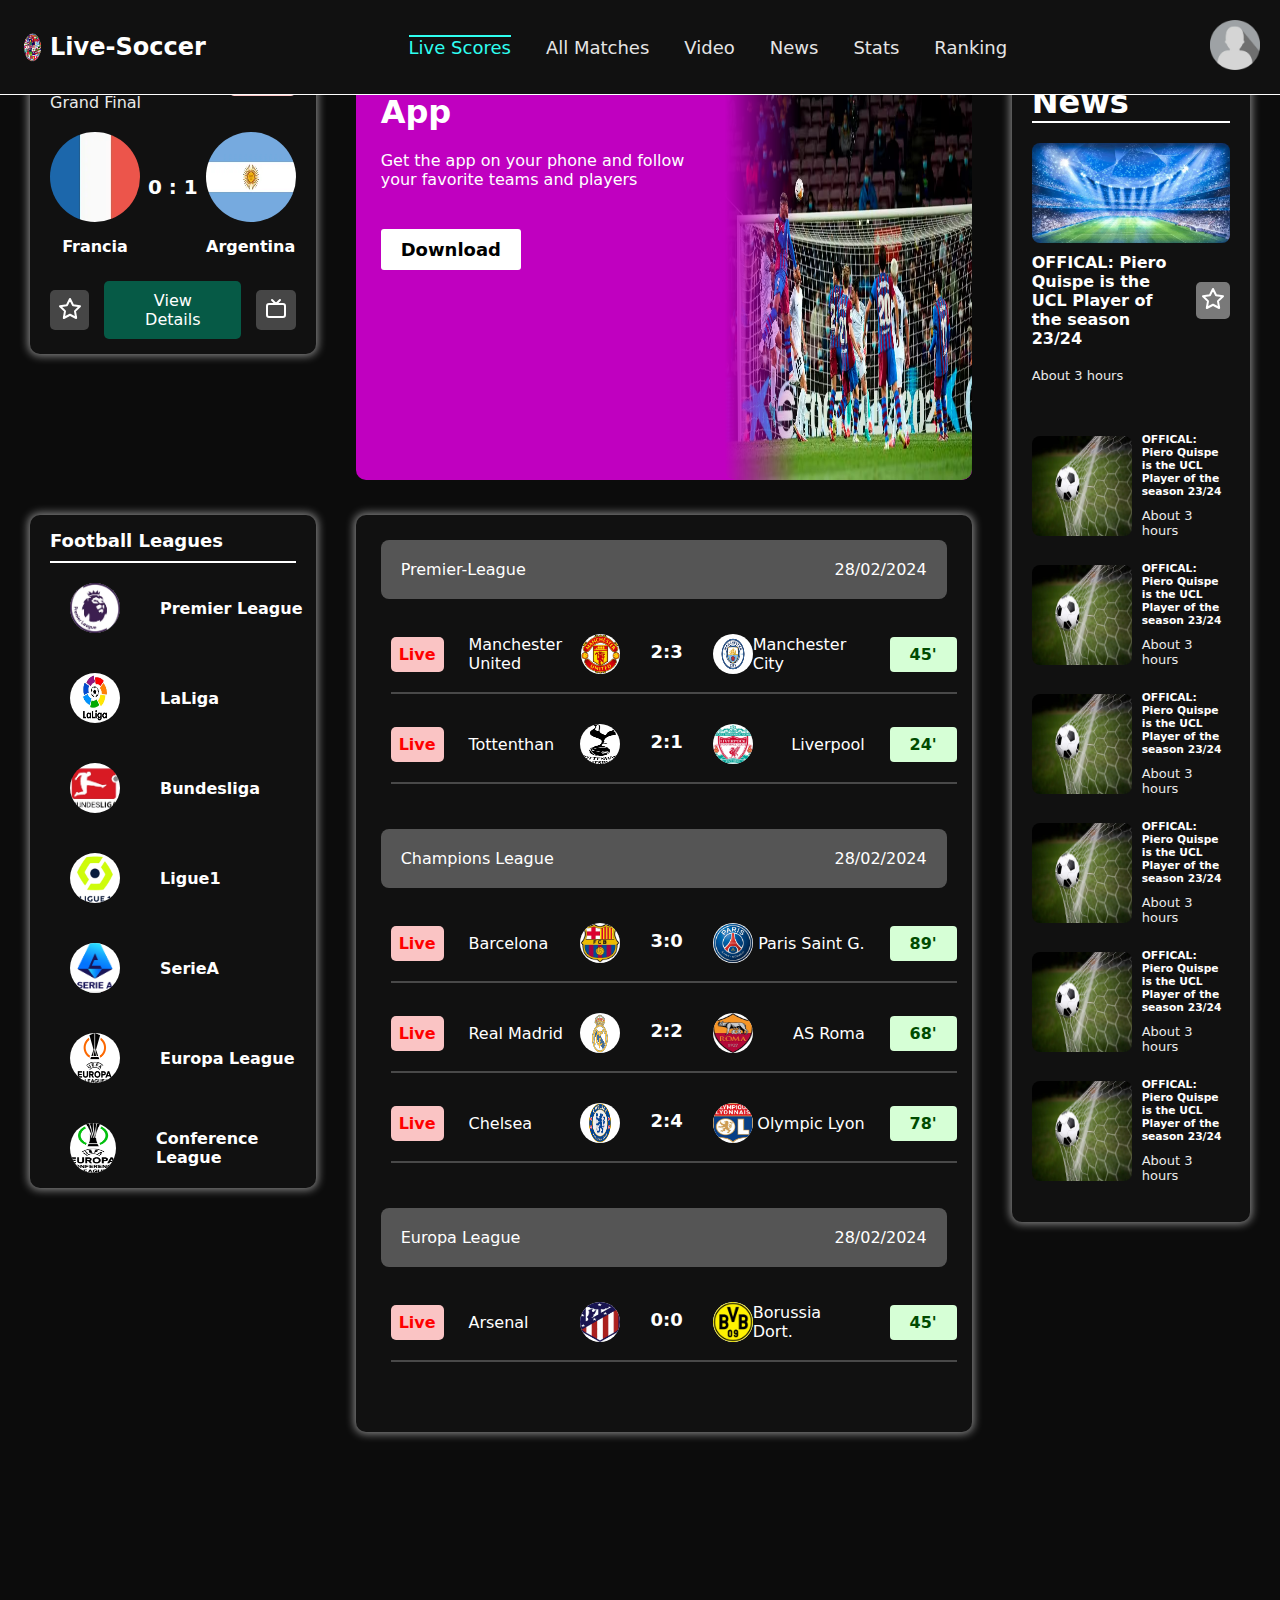
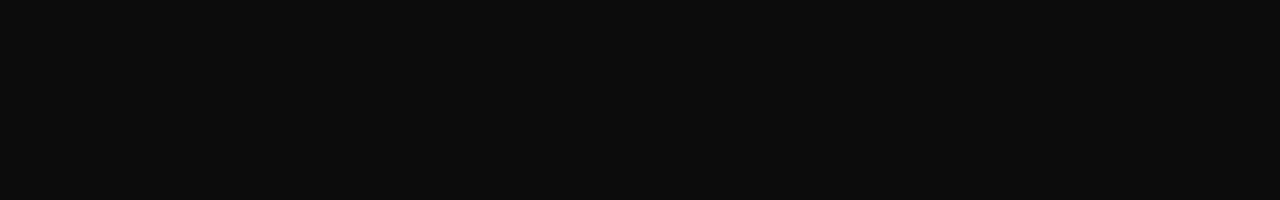
==== Dashboard-Football/index.html @ 840ecf97 "dashboard football" ====
<!DOCTYPE html>
<html lang="en">
  <head>
    <meta charset="UTF-8" />
    <meta name="viewport" content="width=device-width, initial-scale=1.0" />
    <link rel="stylesheet" href="style.css" />
    <title>Live-Soccer</title>
  </head>

  <body>
    <header class="header">
      <div class="logo">
        <img
          src="assets/img/logo.avif"
          alt="Mundo hecho con banderas de los paises"
        />
        <h2>Live-Soccer</h2>
      </div>
      <nav class="navbar">
        <ul>
          <li><a href="" class="active">Live Scores</a></li>
          <li><a href="">All Matches</a></li>
          <li><a href="">Video</a></li>
          <li><a href="">News</a></li>
          <li><a href="">Stats</a></li>
          <li><a href="">Ranking</a></li>
        </ul>
      </nav>
      <div class="user">
        <img
          src="assets/img/default.webp"
          alt="Imagen de un usario por defecto"
        />
      </div>
    </header>
    <main>
      <div class="live">
        <article>
          <header class="header-article">
            <div class="info-match">
              <h2>Qatar World Cup 2022</h2>
              <p>Grand Final</p>
            </div>
            <div class="playing">
              <span class="Live"> ●Live</span>
            </div>
          </header>
          <div class="match">
            <div class="team-1-main">
              <img
                src="assets/img/bandera-francia.webp"
                alt="Bandera de francia en forma circular"
              />
              <span class="country">Francia</span>
            </div>
            <div class="score">
              <span>0</span>
              <span>:</span>
              <span class="wining">1</span>
            </div>
            <div class="team-2-main">
              <img
                src="assets/img/bandera-argentina.webp"
                alt="Bandera de argentina en forma circular"
              />
              <span class="country">Argentina</span>
            </div>
          </div>
          <footer class="footer-article">
            <button class="mark">
              <svg
                width="24"
                height="24"
                viewBox="0 0 24 24"
                fill="none"
                stroke="currentColor"
                stroke-width="2"
                stroke-linecap="round"
                stroke-linejoin="round"
                class="icon icon-tabler icons-tabler-outline icon-tabler-star"
              >
                <path d="M0 0h24v24H0z" stroke="none" />
                <path
                  d="M12 17.75 5.83 21 7 14.12 2 9.26l6.9-1L11.99 2l3.09 6.25 6.9 1-5 4.87L18.16 21z"
                />
              </svg>
            </button>
            <button class="details">View Details</button>
            <button class="mark">
              <svg
                width="24"
                height="24"
                viewBox="0 0 24 24"
                fill="none"
                stroke="currentColor"
                stroke-width="2"
                stroke-linecap="round"
                stroke-linejoin="round"
                class="icon icon-tabler icons-tabler-outline icon-tabler-device-tv"
              >
                <path d="M0 0h24v24H0z" stroke="none" />
                <path
                  d="M3 9a2 2 0 0 1 2-2h14a2 2 0 0 1 2 2v9a2 2 0 0 1-2 2H5a2 2 0 0 1-2-2zM16 3l-4 4-4-4"
                />
              </svg>
            </button>
          </footer>
        </article>
      </div>
      <div class="ligas">
        <div class="title">
            <h1>Football Leagues</h1>
        </div>
        <div class="leagues">
          <div class="league">
            <img
              src="assets/img/logo-premier.webp"
              alt="Logo de la Premier League"
            />
            <p>Premier League</p>
          </div>
          <div class="league">
            <img
              src="assets/img/logo-laliga.webp"
              alt="Logo de la Bundesliga"
            />
            <p>LaLiga</p>
          </div>
          <div class="league">
            <img
              src="assets/img/logo-bundesliga.avif"
              alt="Logo de la Bundesliga"
            />
            <p>Bundesliga</p>
          </div>
          <div class="league">
            <img src="assets/img/logo-ligue1.webp" alt="Logo de la Ligue1" />
            <p>Ligue1</p>
          </div>
          <div class="league">
            <img src="assets/img/logo-seriea.webp" alt="Logo de la SerieA" />
            <p>SerieA</p>
          </div>
          <div class="league">
            <img
              src="assets/img/europaleague-logo.webp"
              alt="Logo de la Europa League"
            />
            <p>Europa League</p>
          </div>
          <div class="league">
            <img
              src="assets/img/conferenceleague-logo.webp"
              alt="Logo de la Conference League"
            />
            <p>Conference League</p>
          </div>
        </div>
      </div>
      <div class="download">
        <div class="download-info">
          <h1>Download the App</h1>
          <p>Get the app on your phone and follow your favorite teams and players</p>
          <button class="Download">Download</button>
        </div>
        <div class="img-download">
            <img src="assets/img/jugadores.avif" alt="Jugadores del Liverpool" />
        </div> 
      </div>
      <div class="partidos">
        <div class="partido-liga">
          <div class="info-liga">
            <p>Premier-League</p>
            <p>28/02/2024</p>
          </div>
          <div class="partido">
            <div class="partido-1">
              <div class="playing">
                <span class="Live">Live</span>
              </div>
              <div class="encuentro">
                <div class="team-1">
                  <span class="team">Manchester United</span>
                  <img
                    src="assets/img/ManchesterU-logo.webp"
                    alt="Logo del Manchester United"
                    class="logo-tema"
                  />
                </div>
                <div class="score">
                  <span>2</span>
                  <span>:</span>
                  <span>3</span>
                </div>
                <div class="team-2">
                    <img
                    src="assets/img/manchester-city-logo.webp"
                    alt="Logo del Manchester City"
                    class="logo-tema"
                  />
                  <span class="team">Manchester City</span>
                 
                </div>
              </div>
              <div class="time">
                <span class="time">45'</span>
              </div>
            </div>
            <div class="partido-2">
              <div class="playing">
                <span class="Live">Live</span>
              </div>
              <div class="encuentro">
                <div class="team-1">
                  <span class="team">Tottenthan</span>
                  <img
                    src="assets/img/tottenthan-logo.webp"
                    alt="Logo del Tottenthan"
                    class="logo-tema"
                  />
                </div>
                <div class="score">
                  <span>2</span>
                  <span>:</span>
                  <span>1</span>
                </div>
                <div class="team-2">
                    <img
                    src="assets/img/Liverpool_FC.webp"
                    alt="Logo del Liverpool"
                    class="logo-tema"
                  />
                  <span class="team">Liverpool</span>
                 
                </div>
              </div>
              <div class="time">
                <span class="time">24'</span>
              </div>
            </div>
          </div>
        </div>
        <div class="partido-liga">
          <div class="info-liga">
            <p>Champions League</p>
            <p>28/02/2024</p>
          </div>
          <div class="partido">
            <div class="partido-1">
              <div class="playing">
                <span class="Live">Live</span>
              </div>
              <div class="encuentro">
                <div class="team-1">
                  <span class="team">Barcelona</span>
                  <img
                    src="assets/img/barcelona-logo.webp"
                    alt="Logo del Barcelona"
                    class="logo-tema"
                  />
                </div>
                <div class="score">
                  <span>3</span>
                  <span>:</span>
                  <span>0</span>
                </div>
                <div class="team-2">
                    <img src="assets/img/psg-logo-png.webp" alt="Logo del PSG" 
                    class="logo-tema"/>
                  <span class="team">Paris Saint G.</span>

                </div>
              </div>
              <div class="time">
                <span class="time">89'</span>
              </div>
            </div>
            <div class="partido-2">
              <div class="playing">
                <span class="Live">Live</span>
              </div>
              <div class="encuentro">
                <div class="team-1">
                  <span class="team">Real Madrid</span>
                  <img
                    src="assets/img/Real-Madrid-Logo.webp"
                    alt="Logo del Real Madrid"  class="logo-tema"
                  />
                </div>
                <div class="score">
                  <span>2</span>
                  <span>:</span>
                  <span>2</span>
                </div>
                <div class="team-2">
                    <img src="assets/img/logo-roma.png" alt="Logo del As Roma"  class="logo-tema" />
                  <span class="team">AS Roma</span>
                 
                </div>
              </div>
              <div class="time">
                <span class="time">68'</span>
              </div>
            </div>
            <div class="partido-3">
              <div class="playing">
                <span class="Live">Live</span>
              </div>
              <div class="encuentro">
                <div class="team-1">
                  <span class="team">Chelsea</span>
                  <img
                    src="assets/img/Chelsea-Logo.webp"
                    alt="Logo del Chelsea"  class="logo-tema"
                  />
                </div>
                <div class="score">
                  <span>2</span>
                  <span>:</span>
                  <span>4</span>
                </div>
                <div class="team-2">
                    <img src="assets/img/Lyon-logo.webp" alt="Logo del Lyon"  class="logo-tema"/>
                  <span class="team">Olympic Lyon</span>
                  
                </div>
              </div>
              <div class="time">
                <span class="time">78'</span>
              </div>
            </div>
          </div>
        </div>
        <div class="partido-liga">
          <div class="info-liga">
            <p>Europa League</p>
            <p>28/02/2024</p>
          </div>
          <div class="partido">
            <div class="partido-1">
              <div class="playing">
                <span class="Live">Live</span>
              </div>
              <div class="encuentro">
                <div class="team-1">
                  <span class="team">Arsenal</span>
                  <img
                    src="assets/img/atleticomadrid-logo.avif"
                    alt="Logo del Atletico de Madrid"  class="logo-tema"
                  />
                </div>
                <div class="score">
                  <span>0</span>
                  <span>:</span>
                  <span>0</span>
                </div>
                <div class="team-2">
                    <img
                    src="assets/img/Borussia_Dortmund.avif"
                    alt="Logo del Borussia Dortmund"
                    class="logo-tema"
                  />
                  <span class="team">Borussia Dort.</span>
                 
                </div>
              </div>
              <div class="time">
                <span class="time">45'</span>
              </div>
            </div>
          </div>
        </div>
      </div>
      <div class="news">
        <div class="title">
            <h1>Recent News</h1>
        </div>
       
        <div class="content-news">
          <article class="article-new">
            <img src="assets/img/estadio.webp" alt="Imagen de un estadio" />
            <div class="info-new-article">
              <div class="info-new">
                <h3>
                  OFFICAL: Piero Quispe is the UCL Player of the season 23/24
                </h3>
                <button class="btn-new">
                    <svg
                      width="24"
                      height="24"
                      viewBox="0 0 24 24"
                      fill="none"
                      stroke="currentColor"
                      stroke-width="2"
                      stroke-linecap="round"
                      stroke-linejoin="round"
                      class="icon icon-tabler icons-tabler-outline icon-tabler-star"
                    >
                      <path d="M0 0h24v24H0z" stroke="none" />
                      <path
                        d="M12 17.75 5.83 21 7 14.12 2 9.26l6.9-1L11.99 2l3.09 6.25 6.9 1-5 4.87L18.16 21z"
                      />
                    </svg>
                  </button>
              </div>
              <p class="about">About 3 hours</p>

            </div>
          </article>
          <div class="other-new">
            <div class="new">
              <img
                src="assets/img/game.webp"
                alt="Imagen de un bolan dentro de la porteria"
              />
              <div class="new-content">
                <h6>
                  OFFICAL: Piero Quispe is the UCL Player of the season 23/24
                </h6>
                <p class="about">About 3 hours</p>
              </div>
            </div>
            <div class="new">
              <img
                src="assets/img/game.webp"
                alt="Imagen de un bolan dentro de la porteria"
              />
              <div class="new-content">
                <h6>
                  OFFICAL: Piero Quispe is the UCL Player of the season 23/24
                </h6>
                <p class="about">About 3 hours</p>
              </div>
            </div>
            <div class="new">
              <img
                src="assets/img/game.webp"
                alt="Imagen de un bolan dentro de la porteria"
              />
              <div class="new-content">
                <h6>
                  OFFICAL: Piero Quispe is the UCL Player of the season 23/24
                </h6>
                <p class="about">About 3 hours</p>
              </div>
            </div>
            <div class="new">
              <img
                src="assets/img/game.webp"
                alt="Imagen de un bolan dentro de la porteria"
              />
              <div class="new-content">
                <h6>
                  OFFICAL: Piero Quispe is the UCL Player of the season 23/24
                </h6>
                <p class="about">About 3 hours</p>
              </div>
            </div>
            <div class="new">
              <img
                src="assets/img/game.webp"
                alt="Imagen de un bolan dentro de la porteria"
              />
              <div class="new-content">
                <h6>
                  OFFICAL: Piero Quispe is the UCL Player of the season 23/24
                </h6>
                <p class="about">About 3 hours</p>
              </div>
            </div>
            <div class="new">
              <img
                src="assets/img/game.webp"
                alt="Imagen de un bolan dentro de la porteria"
              />
              <div class="new-content">
                <h6>
                  OFFICAL: Piero Quispe is the UCL Player of the season 23/24
                </h6>
                <p class="about">About 3 hours</p>
              </div>
            </div>
          </div>
        </div>
      </div>
    </main>
  </body>
</html>
---- Dashboard-Football/style.css ----
* {
  margin: 0;
  padding: 0;
  box-sizing: border-box;
  font-family: system-ui, -apple-system, BlinkMacSystemFont, "Segoe UI", Roboto,
    Oxygen, Ubuntu, Cantarell, "Open Sans", "Helvetica Neue", sans-serif;
}

body {
  background-color: #0c0c0c;
  color: #fff;
    overflow-x: hidden;
}

.header {
  background-color: #111111;
  display: flex;
  justify-content: space-between;
  position: fixed;
  top: 0;
  z-index: 1000;
  align-items: center;
  padding: 20px 20px;
  width: 100%;
  border-bottom: 1px solid #fff;
  animation: slide linear both;
  animation-timeline: scroll(root block);
}

.logo {
  display: flex;
  flex-direction: row;
  justify-content: center;
  align-items: center;
  gap: 5px;
}

.logo img {
  width: 25px;
  height: 30px;
}

ul {
  display: flex;
  flex-direction: row;
  gap: 35px;
}

li {
  list-style: none;
}

a {
  text-decoration: none;
  font-size: 18px;
  color: #e5e5e5;
}

.active {
  color: #2ffff0;
  border-top: 2px solid #2ffff0;
}

img {
  width: 100px;
  height: 100px;
}

.user img {
  width: 50px;
  height: 50px;
}

main {
  display: grid;
  width: 100%;
  height: 200vh;
  grid-template-columns: repeat(4fr, 1fr);
  grid-template-rows: repeat(8, 1fr);
  grid-column-gap: 40px;
  grid-row-gap: 35px;
  padding: 30px;
}

.live {
  background-color: #111111;
  padding: 15px 20px;
  box-shadow: 0 0 8px 2px rgba(255, 255, 255, 0.5);
  border-radius: 10px;
  width: 100%;
  height: max-content;
  grid-area: 1 / 1 / 2 / 2;
}

.live article {
  width: auto;
  height: max-content;
  display: flex;
  flex-direction: column;
  justify-content: center;
}

.header-article {
  display: flex;
  flex-direction: row;
  justify-content: space-between;
  align-items: center;
  gap: 50px;
}

.Live {
  background-color: rgb(250, 196, 196);
  padding: 8px;
  border-radius: 5px;
  color: red;
  font-weight: bold;
}

.info-match h2 {
  font-size: 18px;
}

.info-match p {
  margin-top: 6px;
  font-size: 16px;
  color: #e9e9e9;
}

.match {
  margin-top: 20px;
  display: flex;
  flex-direction: row;
  justify-content: space-between;
  align-items: center;
}

.team-1,
.team-2,
.team-1-main,
.team-2-main {
  display: flex;
  flex-direction: column;
  justify-content: center;
  align-items: center;
}

.team-1 img,
.team-2 img,
.team-2-main img,
.team-1-main img {
  width: 90px;
  height: 90px;
  border-radius: 50%;
}

.score {
  margin-top: -15px;
  font-size: 20px;
  font-weight: bold;
}

.country {
  margin-top: 15px;
  font-weight: bold;
}

.footer-article {
  margin-top: 25px;
  display: flex;
  align-items: center;
  justify-content: center;
  gap: 15px;
}

.mark {
  background-color: #464646;
  border: none;
  width: 40px;
  height: 40px;
  color: #ffffff;
  border-radius: 5px;
}

.details {
  background-color: rgb(6, 90, 70);
  border: none;
  border-radius: 5px;
  padding: 10px 20px;
  font-size: 16px;
  color: #fff;
}

/*div ligas*/
.ligas {
  background-color: #111111;
  padding: 15px 20px;
  box-shadow: 0 0 8px 2px rgba(255, 255, 255, 0.5);
  border-radius: 10px;
  width: 100%;
  height: max-content;
  grid-area: 2 / 1 / 8 / 2;
}

.title {
  width: 100%;
  display: flex;
  justify-content: space-between;
  align-items: center;
  margin-bottom: 20px;
  border-bottom: 2px solid #fff;
}

.ligas h1 {
  font-size: 18px;
  margin-bottom: 10px;
}

.leagues {
  display: flex;
  width: 100%;
  height: max-content;
  flex-direction: column;
  justify-content: center;
  align-items: flex-start;
  margin-left: 20px;
  gap: 40px;
}

.league {
  display: flex;
  flex-direction: row;
  justify-content: center;
  align-items: center;
  gap: 40px;
  font-weight: bold;
}

.league img {
  background-color: #fff;
  width: 50px;
  height: 50px;
  border-radius: 50%;
}

/*div download*/
.download {
  background-color: #c000c0;
  display: flex;
  flex-direction: row;
  justify-content: space-between;
  align-items: flex-start;
  border-radius: 10px;
  width: 100%;
  height: max-content;
  grid-area: 1 / 2 / 2 / 4;
}

.img-download {
  width: 40%;
  display: flex;
  justify-content: center;
  align-items: center;
}

.img-download img {
  width: 100%;
  height: 50vh;
  border-radius: 10px;
  mask-image: linear-gradient(to left, black 70%, transparent);
}

.download-info {
  padding: 25px;
  width: 60%;
  display: flex;
  flex-direction: column;
  justify-content: start;
  align-items: flex-start;
  gap: 20px;
}

.Download {
  font-size: 18px;
  font-weight: bold;
  background-color: #fff;
  border: none;
  border-radius: 3px;
  padding: 10px 20px;
  margin-top: 20px;
}

.Download h1 {
  font-weight: bold;
}

.partidos {
  background-color: #111111;
  padding: 15px 20px;
  box-shadow: 0 0 8px 2px rgba(255, 255, 255, 0.5);
  border-radius: 10px;
  grid-area: 2 / 2 / 8 / 4;
  padding: 25px;
    height: max-content;
    width: 100%;
}

.info-liga {
  background-color: #555555;
  border-radius: 8px;
  padding: 20px;
  display: flex;
  justify-content: space-between;
  align-items: center;
  width: 100%;
  height: max-content;
}

.partido {
  margin-top: 25px;
  margin-bottom: 25px;
  display: flex;
  flex-direction: column;
}

.partido-1,
.partido-2,
.partido-3 {
  display: flex;
  flex-direction: row;
  justify-content: space-between;
  align-items: center;
  margin: 10px;
  width: 100%;
  margin-bottom: 20px;
  border-bottom: 2px solid #494949;
  padding-bottom: 18px;
  height: max-content;
}

.encuentro {
  display: flex;
  flex-direction: row;
  justify-content: space-between;
  align-items: center;
  gap: 30px;
  margin-bottom: 10px;
  width: 70%;
  margin: 0 auto;
}

.team-1,
.team-2 {
  display: flex;
  flex-direction: row;
  justify-content: space-between;
  align-items: center;
  width: 100%;
}

.team {
  color: #fff;
  font-weight: 500;
}

.encuentro .score {
  margin-top: -5px;
  font-size: 18px;
  display: flex;
  flex-direction: row;
  justify-content: center;
  align-items: center;
  width: auto;
}

.logo-tema {
  width: 40px !important;
  height: 40px !important;
  border-radius: 50%;
  background-color: #fff;
}

.time {
  background-color: rgb(214, 255, 214);
  color: rgb(0, 75, 0);
  padding: 8px 10px;
  font-weight: bold;
  border-radius: 4px;
}

.news {
  background-color: #111111;
  padding: 15px 20px;
  box-shadow: 0 0 8px 2px rgba(255, 255, 255, 0.5);
  border-radius: 10px;
  width: 100%;
  grid-area: 1 / 4 / 8 / 5;
  height: max-content;
}

.article-new {
  margin-top: 20px;
  display: flex;
  flex-direction: column;
  justify-content: center;
  align-items: center;
  margin-bottom: 50px;
}

.article-new img {
  width: 100%;
  border-radius: 8px;
}

.info-new-article {
  display: flex;
  flex-direction: column;
  justify-content: center;
  align-items: flex-start;
  width: 100%;
  gap: 20px;
}

.info-new {
  display: flex;
  flex-direction: row;
  justify-content: space-between;
  align-items: center;
  width: 100%;
  margin-top: 10px;
  gap: 20px;
}

.info-new h3 {
  font-size: 16px;
}

.btn-new {
  background: #797979;
  border: none;
  color: #fff;
  padding: 5px;
  border-radius: 5px;
}

.new {
  display: flex;
  flex-direction: row;
  gap: 10px;
  justify-content: center;
  align-items: center;
  margin-bottom: 24px;
}

.new img {
  border-radius: 8px;
}

.new-content {
  display: flex;
  flex-direction: column;
  justify-content: center;
  align-items: flex-start;
  gap: 10px;
}

.about {
  font-size: 13px;
  color: #e9e9e9;
}


@keyframes slide{
    to{
        background-color: #111111c2;
        backdrop-filter: blur(5px);

    }
}
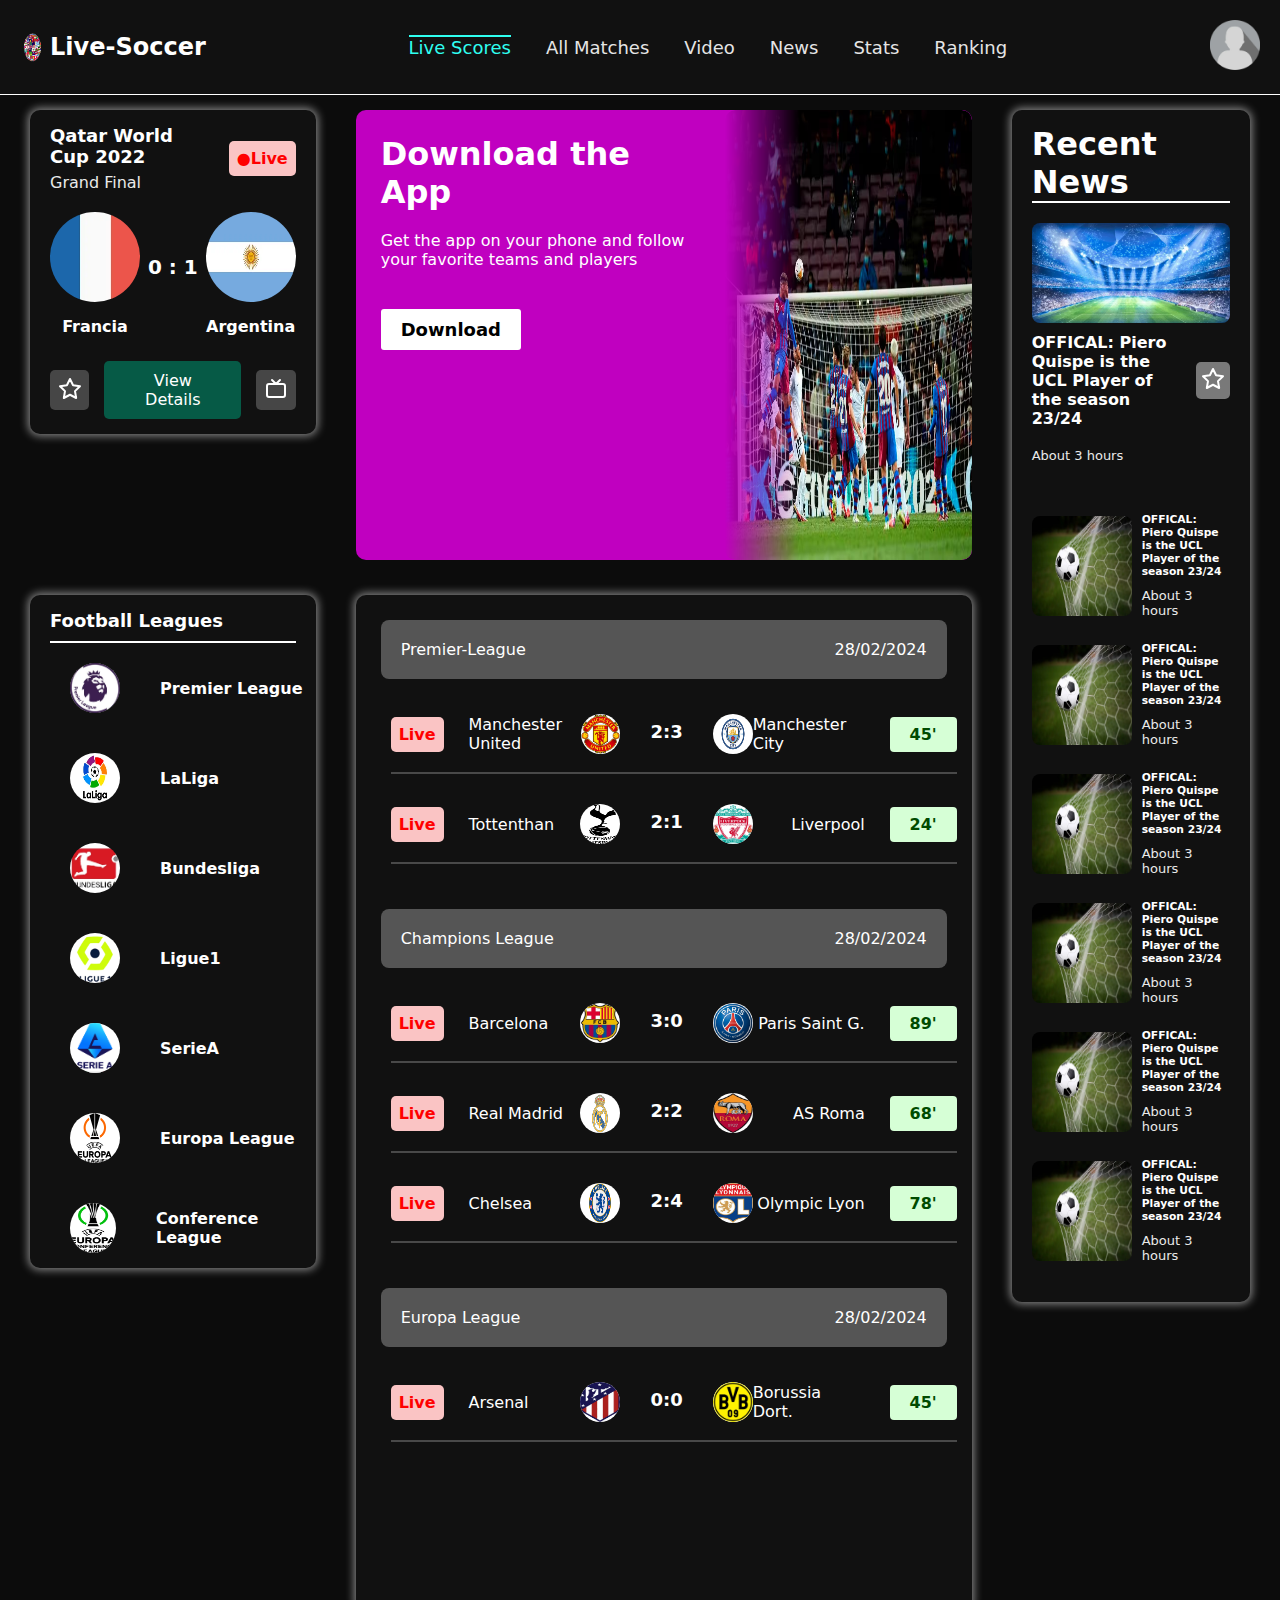
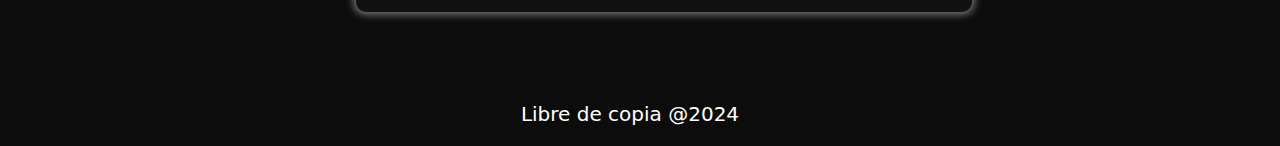
==== commit 05964460: "fixed" ====
--- a/Dashboard-Football/index.html
+++ b/Dashboard-Football/index.html
@@ -483,6 +483,10 @@
           </div>
         </div>
       </div>
+      <footer class="footer">
+        <p>Libre de copia @2024 </p>
+    </footer>
     </main>
+    
   </body>
 </html>
--- a/Dashboard-Football/style.css
+++ b/Dashboard-Football/style.css
@@ -9,7 +9,8 @@
 body {
   background-color: #0c0c0c;
   color: #fff;
-    overflow-x: hidden;
+  overflow-x: hidden;
+
 }
 
 .header {
@@ -18,6 +19,7 @@
   justify-content: space-between;
   position: fixed;
   top: 0;
+  left: 0;
   z-index: 1000;
   align-items: center;
   padding: 20px 20px;
@@ -72,9 +74,12 @@
 }
 
 main {
+  position: relative;
+  top: 80px;
   display: grid;
   width: 100%;
-  height: 200vh;
+  height: 100vh;
+  margin: auto;
   grid-template-columns: repeat(4fr, 1fr);
   grid-template-rows: repeat(8, 1fr);
   grid-column-gap: 40px;
@@ -300,8 +305,8 @@
   border-radius: 10px;
   grid-area: 2 / 2 / 8 / 4;
   padding: 25px;
-    height: max-content;
-    width: 100%;
+  
+  width: 100%;
 }
 
 .info-liga {
@@ -468,11 +473,24 @@
   color: #e9e9e9;
 }
 
-
-@keyframes slide{
-    to{
-        background-color: #111111c2;
-        backdrop-filter: blur(5px);
-
-    }
-}+/*pon el footer abajo del main sin fixed ni nada que este abajo*/
+.footer {
+    background-color: #0c0c0c;
+    display: flex;
+    justify-content: center;
+    align-items: center;
+    padding: 20px;
+    font-size: 20px;
+    width: 100%;
+    padding-left: 0;
+    grid-area: 9 / 1 / 10 / 5;
+   
+}
+
+@keyframes slide {
+  to {
+    background-color: #111111c2;
+    backdrop-filter: blur(5px);
+  }
+}
+
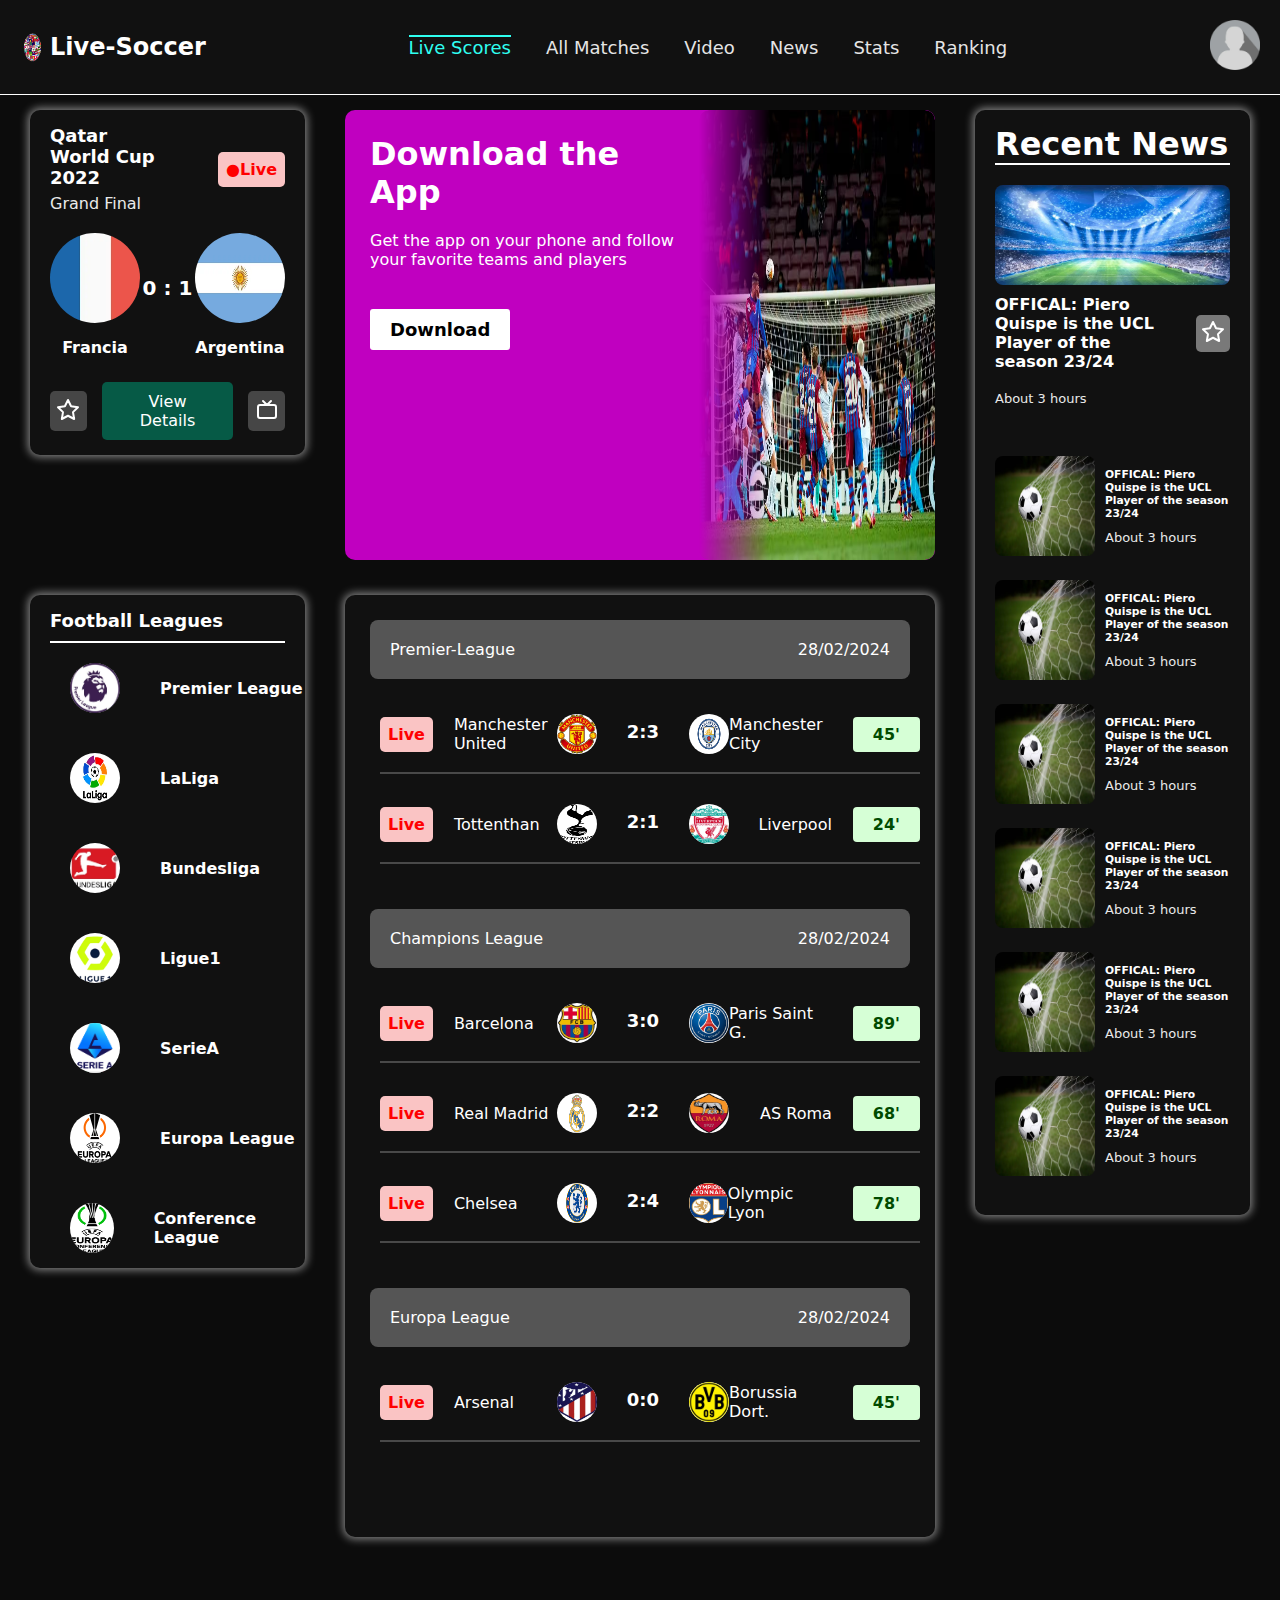
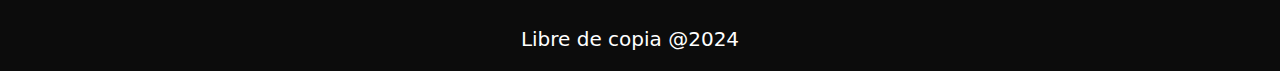
==== commit a3352b99: "responsive" ====
--- a/Dashboard-Football/index.html
+++ b/Dashboard-Football/index.html
@@ -17,7 +17,7 @@
         <h2>Live-Soccer</h2>
       </div>
       <nav class="navbar">
-        <ul>
+        <ul id="menu">
           <li><a href="" class="active">Live Scores</a></li>
           <li><a href="">All Matches</a></li>
           <li><a href="">Video</a></li>
@@ -31,6 +31,9 @@
           src="assets/img/default.webp"
           alt="Imagen de un usario por defecto"
         />
+      </div>
+      <div class="menubtn" id="menubtn">
+        <svg  xmlns="http://www.w3.org/2000/svg"  width="24"  height="24"  viewBox="0 0 24 24"  fill="none"  stroke="currentColor"  stroke-width="2"  stroke-linecap="round"  stroke-linejoin="round"  class="icon icon-tabler icons-tabler-outline icon-tabler-menu-2"><path stroke="none" d="M0 0h24v24H0z" fill="none"/><path d="M4 6l16 0" /><path d="M4 12l16 0" /><path d="M4 18l16 0" /></svg>
       </div>
     </header>
     <main>
@@ -109,7 +112,7 @@
       </div>
       <div class="ligas">
         <div class="title">
-            <h1>Football Leagues</h1>
+          <h1>Football Leagues</h1>
         </div>
         <div class="leagues">
           <div class="league">
@@ -160,12 +163,14 @@
       <div class="download">
         <div class="download-info">
           <h1>Download the App</h1>
-          <p>Get the app on your phone and follow your favorite teams and players</p>
+          <p>
+            Get the app on your phone and follow your favorite teams and players
+          </p>
           <button class="Download">Download</button>
         </div>
         <div class="img-download">
-            <img src="assets/img/jugadores.avif" alt="Jugadores del Liverpool" />
-        </div> 
+          <img src="assets/img/jugadores.avif" alt="Jugadores del Liverpool" />
+        </div>
       </div>
       <div class="partidos">
         <div class="partido-liga">
@@ -193,13 +198,12 @@
                   <span>3</span>
                 </div>
                 <div class="team-2">
-                    <img
+                  <img
                     src="assets/img/manchester-city-logo.webp"
                     alt="Logo del Manchester City"
                     class="logo-tema"
                   />
                   <span class="team">Manchester City</span>
-                 
                 </div>
               </div>
               <div class="time">
@@ -225,13 +229,12 @@
                   <span>1</span>
                 </div>
                 <div class="team-2">
-                    <img
+                  <img
                     src="assets/img/Liverpool_FC.webp"
                     alt="Logo del Liverpool"
                     class="logo-tema"
                   />
                   <span class="team">Liverpool</span>
-                 
                 </div>
               </div>
               <div class="time">
@@ -265,10 +268,12 @@
                   <span>0</span>
                 </div>
                 <div class="team-2">
-                    <img src="assets/img/psg-logo-png.webp" alt="Logo del PSG" 
-                    class="logo-tema"/>
+                  <img
+                    src="assets/img/psg-logo-png.webp"
+                    alt="Logo del PSG"
+                    class="logo-tema"
+                  />
                   <span class="team">Paris Saint G.</span>
-
                 </div>
               </div>
               <div class="time">
@@ -284,7 +289,8 @@
                   <span class="team">Real Madrid</span>
                   <img
                     src="assets/img/Real-Madrid-Logo.webp"
-                    alt="Logo del Real Madrid"  class="logo-tema"
+                    alt="Logo del Real Madrid"
+                    class="logo-tema"
                   />
                 </div>
                 <div class="score">
@@ -293,9 +299,12 @@
                   <span>2</span>
                 </div>
                 <div class="team-2">
-                    <img src="assets/img/logo-roma.png" alt="Logo del As Roma"  class="logo-tema" />
+                  <img
+                    src="assets/img/logo-roma.png"
+                    alt="Logo del As Roma"
+                    class="logo-tema"
+                  />
                   <span class="team">AS Roma</span>
-                 
                 </div>
               </div>
               <div class="time">
@@ -311,7 +320,8 @@
                   <span class="team">Chelsea</span>
                   <img
                     src="assets/img/Chelsea-Logo.webp"
-                    alt="Logo del Chelsea"  class="logo-tema"
+                    alt="Logo del Chelsea"
+                    class="logo-tema"
                   />
                 </div>
                 <div class="score">
@@ -320,9 +330,12 @@
                   <span>4</span>
                 </div>
                 <div class="team-2">
-                    <img src="assets/img/Lyon-logo.webp" alt="Logo del Lyon"  class="logo-tema"/>
+                  <img
+                    src="assets/img/Lyon-logo.webp"
+                    alt="Logo del Lyon"
+                    class="logo-tema"
+                  />
                   <span class="team">Olympic Lyon</span>
-                  
                 </div>
               </div>
               <div class="time">
@@ -346,7 +359,8 @@
                   <span class="team">Arsenal</span>
                   <img
                     src="assets/img/atleticomadrid-logo.avif"
-                    alt="Logo del Atletico de Madrid"  class="logo-tema"
+                    alt="Logo del Atletico de Madrid"
+                    class="logo-tema"
                   />
                 </div>
                 <div class="score">
@@ -355,13 +369,12 @@
                   <span>0</span>
                 </div>
                 <div class="team-2">
-                    <img
+                  <img
                     src="assets/img/Borussia_Dortmund.avif"
                     alt="Logo del Borussia Dortmund"
                     class="logo-tema"
                   />
                   <span class="team">Borussia Dort.</span>
-                 
                 </div>
               </div>
               <div class="time">
@@ -373,9 +386,9 @@
       </div>
       <div class="news">
         <div class="title">
-            <h1>Recent News</h1>
-        </div>
-       
+          <h1>Recent News</h1>
+        </div>
+
         <div class="content-news">
           <article class="article-new">
             <img src="assets/img/estadio.webp" alt="Imagen de un estadio" />
@@ -385,26 +398,25 @@
                   OFFICAL: Piero Quispe is the UCL Player of the season 23/24
                 </h3>
                 <button class="btn-new">
-                    <svg
-                      width="24"
-                      height="24"
-                      viewBox="0 0 24 24"
-                      fill="none"
-                      stroke="currentColor"
-                      stroke-width="2"
-                      stroke-linecap="round"
-                      stroke-linejoin="round"
-                      class="icon icon-tabler icons-tabler-outline icon-tabler-star"
-                    >
-                      <path d="M0 0h24v24H0z" stroke="none" />
-                      <path
-                        d="M12 17.75 5.83 21 7 14.12 2 9.26l6.9-1L11.99 2l3.09 6.25 6.9 1-5 4.87L18.16 21z"
-                      />
-                    </svg>
-                  </button>
+                  <svg
+                    width="24"
+                    height="24"
+                    viewBox="0 0 24 24"
+                    fill="none"
+                    stroke="currentColor"
+                    stroke-width="2"
+                    stroke-linecap="round"
+                    stroke-linejoin="round"
+                    class="icon icon-tabler icons-tabler-outline icon-tabler-star"
+                  >
+                    <path d="M0 0h24v24H0z" stroke="none" />
+                    <path
+                      d="M12 17.75 5.83 21 7 14.12 2 9.26l6.9-1L11.99 2l3.09 6.25 6.9 1-5 4.87L18.16 21z"
+                    />
+                  </svg>
+                </button>
               </div>
               <p class="about">About 3 hours</p>
-
             </div>
           </article>
           <div class="other-new">
@@ -484,9 +496,9 @@
         </div>
       </div>
       <footer class="footer">
-        <p>Libre de copia @2024 </p>
-    </footer>
+        <p>Libre de copia @2024</p>
+      </footer>
     </main>
-    
+    <script src="index.js"></script>
   </body>
 </html>
--- a/Dashboard-Football/style.css
+++ b/Dashboard-Football/style.css
@@ -10,7 +10,6 @@
   background-color: #0c0c0c;
   color: #fff;
   overflow-x: hidden;
-
 }
 
 .header {
@@ -29,6 +28,10 @@
   animation-timeline: scroll(root block);
 }
 
+.menubtn {
+  display: none;
+}
+
 .logo {
   display: flex;
   flex-direction: row;
@@ -80,7 +83,7 @@
   width: 100%;
   height: 100vh;
   margin: auto;
-  grid-template-columns: repeat(4fr, 1fr);
+  grid-template-columns: repeat(auto-fit, minmax(250px, 1fr));
   grid-template-rows: repeat(8, 1fr);
   grid-column-gap: 40px;
   grid-row-gap: 35px;
@@ -305,7 +308,7 @@
   border-radius: 10px;
   grid-area: 2 / 2 / 8 / 4;
   padding: 25px;
-  
+
   width: 100%;
 }
 
@@ -475,16 +478,15 @@
 
 /*pon el footer abajo del main sin fixed ni nada que este abajo*/
 .footer {
-    background-color: #0c0c0c;
-    display: flex;
-    justify-content: center;
-    align-items: center;
-    padding: 20px;
-    font-size: 20px;
-    width: 100%;
-    padding-left: 0;
-    grid-area: 9 / 1 / 10 / 5;
-   
+  background-color: #0c0c0c;
+  display: flex;
+  justify-content: center;
+  align-items: center;
+  padding: 20px;
+  font-size: 20px;
+  width: 100%;
+  padding-left: 0;
+  grid-area: 9 / 1 / 10 / 5;
 }
 
 @keyframes slide {
@@ -494,3 +496,159 @@
   }
 }
 
+@keyframes menuOpen {
+  from {
+    transform: translateY(-100%);
+  }
+  to {
+    transform: translateY(0);
+  }
+}
+
+@keyframes menuClose {
+  from {
+    transform: translateY(0);
+  }
+  to {
+    transform: translateY(-100%);
+  }
+}
+
+/*media querys*/
+@media screen and (max-width: 768px) {
+  .menubtn {
+    display: block;
+    cursor: pointer;
+  }
+
+  ul {
+    display: inline-flex;
+    position: fixed;
+    top: 72px;
+    left: 0;
+    width: 100%;
+    height: 100vh;
+    background-color: #111111f8;
+    flex-direction: column;
+    justify-content: center;
+    align-items: center;
+    gap: 20px;
+    z-index: 1000;
+    animation: menuOpen 0.5s both;
+  }
+
+  .user {
+    display: none;
+  }
+
+  main {
+    grid-template-columns: 1fr;
+    grid-template-rows: auto;
+    width: 100%;
+    height: 100vh;
+    margin: auto;
+    padding: 0;
+    top: 100px;
+  }
+
+  .live {
+    width: 100%;
+    border-radius: 0;
+    grid-area: auto;
+  }
+
+  .header-article {
+    flex-direction: column;
+    gap: 10px;
+  }
+
+  .info-match {
+    width: 100%;
+    margin: auto;
+    text-align: center;
+    margin-bottom: 10px;
+  }
+
+  .match {
+    width: 90%;
+    margin: auto;
+    margin-top: 10px;
+  }
+
+  .ligas {
+    width: 100%;
+    border-radius: 0;
+    grid-area: auto;
+  }
+
+  .download {
+    width: 100%;
+    border-radius: 0;
+    grid-area: auto;
+  }
+
+  .download-info {
+    width: 100%;
+  }
+
+  .img-download {
+    display: none;
+  }
+
+  .partidos {
+    width: 100%;
+    border-radius: 0;
+    grid-area: auto;
+    padding: 0;
+    padding-top: 20px;
+  }
+
+  .info-liga{
+    width: 80%;
+    margin: auto;
+  }
+
+  .partido{
+    width: 90%;
+    margin: auto;
+    margin-top: 15px;
+  }
+
+  .encuentro{
+    width: 70%;
+    margin: auto;
+  }
+
+  .team{
+    font-size: 14px;
+    text-align: center;
+  }
+
+  .logo-tema{
+    width: 28px !important;
+    height: 28px !important;
+  }
+
+  .news {
+    width: 100%;
+    border-radius: 0;
+    grid-area: auto;
+  }
+
+  .other-new{
+    width: 100%;
+    margin: auto;
+  }
+
+  .new{
+    max-width: 100%;
+    padding: 0;
+    gap: 40px;
+  }
+
+  .footer {
+    width: 100%;
+    border-radius: 0;
+    grid-area: auto;
+  }
+}
